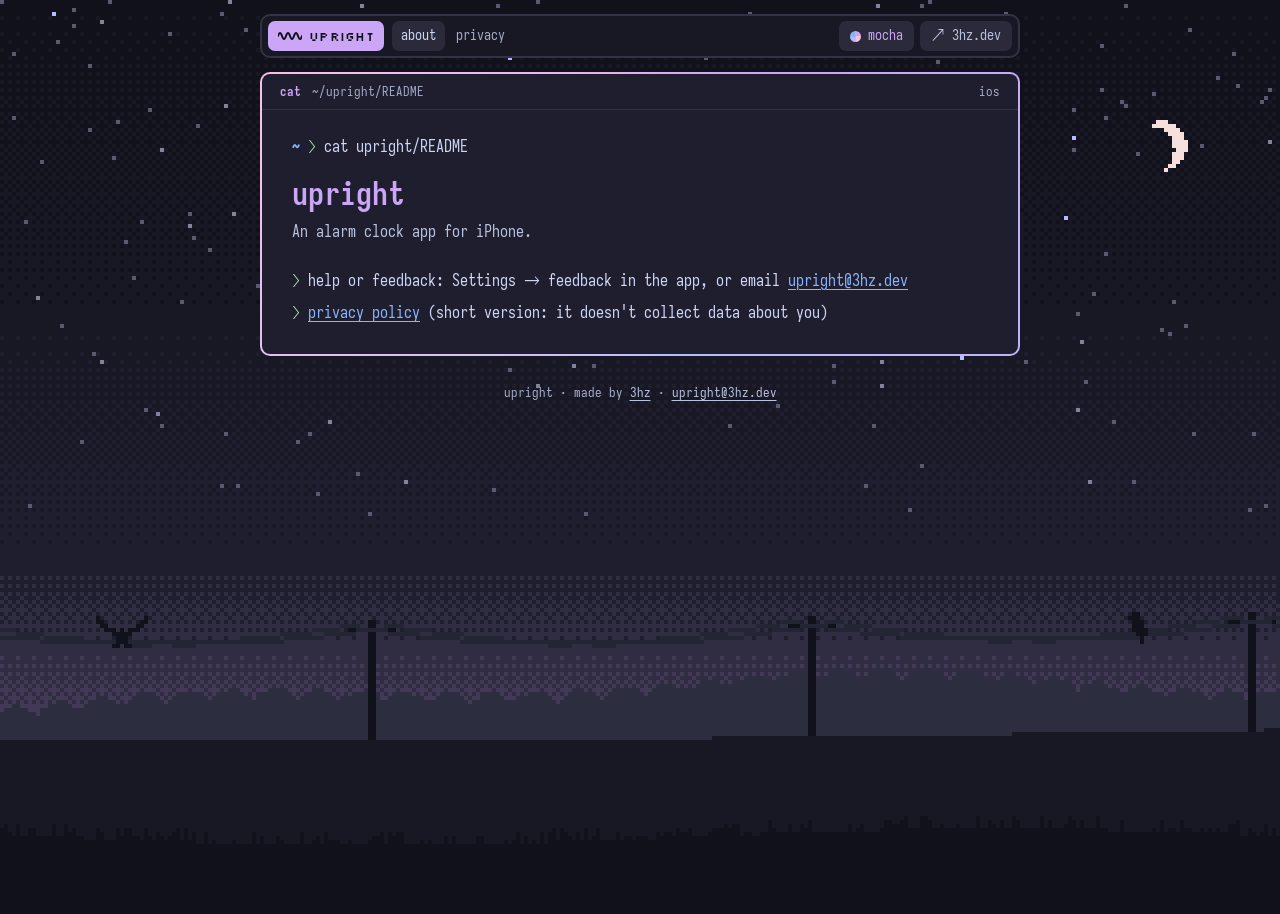
==== index.html @ cf7dba01 "privacy policy" ====
<!DOCTYPE html>
<html lang="en">
<head>
  <meta charset="utf-8">
  <meta name="viewport" content="width=device-width, initial-scale=1">
  <meta http-equiv="Content-Security-Policy" content="default-src 'self'; img-src 'self' data:; style-src 'self'; script-src 'self'; font-src 'self'; connect-src 'none'; form-action 'none'; base-uri 'none'; object-src 'none'">
  <meta name="referrer" content="no-referrer">
  <title>Upright · an alarm clock for iPhone</title>
  <meta name="description" content="Upright is an alarm clock app for iPhone. Help, feedback and the privacy policy.">
  <link rel="canonical" href="https://upright.3hz.dev/">
  <meta name="theme-color" content="#1e1e2e">
  <link rel="icon" href="/favicon.svg" type="image/svg+xml">
  <link rel="icon" href="/favicon-32.png" sizes="32x32" type="image/png">
  <link rel="apple-touch-icon" href="/apple-touch-icon.png">
  <link rel="preload" href="/assets/fonts/iosevka-400-normal.woff2" as="font" type="font/woff2" crossorigin>
  <link rel="stylesheet" href="/assets/css/style.css">
  <script src="/assets/js/flavor.js"></script>
</head>
<body>

<!-- wallpaper. drawn in assets/js/main.js, same prairie as 3hz.dev -->
<canvas id="wall" aria-hidden="true"></canvas>

<a class="skip" href="#top">skip to content</a>

<header class="bar">
  <a class="bar-logo" href="/" aria-label="upright home">
    <svg viewBox="0 0 24 12" aria-hidden="true"><path d="M0 6 Q2 0 4 6 T8 6 T12 6 T16 6 T20 6 T24 6"/></svg>
    <span>upright</span>
  </a>
  <nav class="nav" aria-label="pages">
    <a href="/" aria-current="page">about</a>
    <a href="/privacy">privacy</a>
  </nav>
  <div class="bar-mods">
    <button class="mod mod-flavor" id="flavor" type="button" title="switch catppuccin flavor (t)">
      <span class="swatch" aria-hidden="true"></span><span class="flavor-name">mocha</span>
    </button>
    <a class="mod mod-3hz" href="https://3hz.dev" aria-label="3hz.dev">↗<span> 3hz.dev</span></a>
  </div>
</header>

<main class="page" id="top">
  <section class="win" aria-labelledby="t-app">
    <header class="win-bar"><span class="win-title"><b>cat</b> ~/upright/README</span><span class="win-meta">ios</span></header>
    <div class="win-body app">
      <p class="cmd"><span class="p-dir">~</span> <span class="p-arrow">❯</span> cat upright/README</p>
      <h1 id="t-app">upright</h1>
      <p class="lede">An alarm clock app for iPhone.</p>
      <ul class="links">
        <li>help or feedback: Settings → feedback in the app, or email <a href="mailto:upright@3hz.dev">upright@3hz.dev</a></li>
        <li><a href="/privacy">privacy policy</a> (short version: it doesn't collect data about you)</li>
      </ul>
    </div>
  </section>
</main>

<footer class="foot">
  <p>upright · made by <a href="https://3hz.dev">3hz</a> · <a href="mailto:upright@3hz.dev">upright@3hz.dev</a></p>
</footer>

<script src="/assets/js/main.js" defer></script>
</body>
</html>
---- assets/css/style.css ----
/* upright.3hz.dev
   same catppuccin setup as 3hz.dev, cut down to one quiet page.
   colors: https://catppuccin.com/palette  (mocha is the default) */

@font-face { font-family: "Iosevka"; src: url("../fonts/iosevka-400-normal.woff2") format("woff2"); font-weight: 400; font-style: normal; font-display: swap; }
@font-face { font-family: "Iosevka"; src: url("../fonts/iosevka-400-italic.woff2") format("woff2"); font-weight: 400; font-style: italic; font-display: swap; }
@font-face { font-family: "Iosevka"; src: url("../fonts/iosevka-700-normal.woff2") format("woff2"); font-weight: 700; font-style: normal; font-display: swap; }
@font-face { font-family: "Silkscreen"; src: url("../fonts/silkscreen-400.woff2") format("woff2"); font-weight: 400; font-style: normal; font-display: swap; }

/* ── palettes ─────────────────────────────────────────── */

:root, [data-flavor="mocha"] {
  --rosewater:#f5e0dc; --flamingo:#f2cdcd; --pink:#f5c2e7; --mauve:#cba6f7; --red:#f38ba8; --maroon:#eba0ac;
  --peach:#fab387; --yellow:#f9e2af; --green:#a6e3a1; --teal:#94e2d5; --sky:#89dceb; --sapphire:#74c7ec;
  --blue:#89b4fa; --lavender:#b4befe; --text:#cdd6f4; --subtext1:#bac2de; --subtext0:#a6adc8;
  --overlay2:#9399b2; --overlay1:#7f849c; --overlay0:#6c7086; --surface2:#585b70; --surface1:#45475a;
  --surface0:#313244; --base:#1e1e2e; --mantle:#181825; --crust:#11111b;
  color-scheme: dark;
}
[data-flavor="macchiato"] {
  --rosewater:#f4dbd6; --flamingo:#f0c6c6; --pink:#f5bde6; --mauve:#c6a0f6; --red:#ed8796; --maroon:#ee99a0;
  --peach:#f5a97f; --yellow:#eed49f; --green:#a6da95; --teal:#8bd5ca; --sky:#91d7e3; --sapphire:#7dc4e4;
  --blue:#8aadf4; --lavender:#b7bdf8; --text:#cad3f5; --subtext1:#b8c0e0; --subtext0:#a5adcb;
  --overlay2:#939ab7; --overlay1:#8087a2; --overlay0:#6e738d; --surface2:#5b6078; --surface1:#494d64;
  --surface0:#363a4f; --base:#24273a; --mantle:#1e2030; --crust:#181926;
  color-scheme: dark;
}
[data-flavor="frappe"] {
  --rosewater:#f2d5cf; --flamingo:#eebebe; --pink:#f4b8e4; --mauve:#ca9ee6; --red:#e78284; --maroon:#ea999c;
  --peach:#ef9f76; --yellow:#e5c890; --green:#a6d189; --teal:#81c8be; --sky:#99d1db; --sapphire:#85c1dc;
  --blue:#8caaee; --lavender:#babbf1; --text:#c6d0f5; --subtext1:#b5bfe2; --subtext0:#a5adce;
  --overlay2:#949cbb; --overlay1:#838ba7; --overlay0:#737994; --surface2:#626880; --surface1:#51576d;
  --surface0:#414559; --base:#303446; --mantle:#292c3c; --crust:#232634;
  color-scheme: dark;
}
[data-flavor="latte"] {
  /* latte's accents are pastel enough that small text on a light background gets
     hard to read, so these are the same hues pulled darker (oklch lightness only)
     until they pass wcag aa. the originals are in the comments. */
  --rosewater:#974b3c; /* #dc8a78 */ --flamingo:#a24346; /* #dd7878 */ --pink:#a33389;  /* #ea76cb */
  --mauve:#802ce4;     /* #8839ef */ --red:#c20f35;      /* #d20f39 */ --maroon:#c01935; /* #e64553 */
  --peach:#aa4005;     /* #fe640b */ --yellow:#8a5507;   /* #df8e1d */ --green:#1f7107;  /* #40a02b */
  --teal:#056d73;      /* #179299 */ --sky:#046993;      /* #04a5e5 */ --sapphire:#076c7c; /* #209fb5 */
  --blue:#0b55e3;      /* #1e66f5 */ --lavender:#4755c6; /* #7287fd */
  --text:#4c4f69; --subtext1:#5c5f77; --subtext0:#5c5f77; /* #6c6f85 */
  --overlay2:#7c7f93; --overlay1:#8c8fa1; --overlay0:#9ca0b0; --surface2:#acb0be; --surface1:#bcc0cc;
  --surface0:#ccd0da; --base:#eff1f5; --mantle:#e6e9ef; --crust:#dce0e8;
  color-scheme: light;
}

/* ── knobs ────────────────────────────────────────────── */

:root {
  --page: 780px;
  --radius: 10px;
  --border: 2px;
  --mono: "Iosevka", "JetBrains Mono", ui-monospace, "SFMono-Regular", Menlo, Consolas, monospace;
  --pixel: "Silkscreen", var(--mono);
  --dim: var(--subtext0);
  --pill: color-mix(in srgb, var(--surface0) 70%, var(--mantle));
  --on-accent: var(--crust);
  --glow: conic-gradient(from 45deg, var(--mauve), var(--lavender), var(--pink), var(--mauve));
}
:root[data-flavor="latte"] { --pill: var(--base); --on-accent: var(--base); }
@supports not (color: color-mix(in srgb, red, blue)) {
  :root { --pill: var(--surface0); }
}

/* ── base ─────────────────────────────────────────────── */

*, *::before, *::after { box-sizing: border-box; }
html { background: var(--crust); -webkit-text-size-adjust: 100%; }
body {
  margin: 0;
  min-height: 100vh;
  font-family: var(--mono);
  font-size: 15.5px;
  line-height: 1.7;
  color: var(--text);
}
p, ul, h1, h2 { margin: 0; }
a { color: var(--blue); text-decoration-thickness: 1px; text-underline-offset: 3px; }
a:hover { color: var(--sky); }
:focus-visible { outline: 2px solid var(--mauve); outline-offset: 2px; border-radius: 4px; }
::selection { background: color-mix(in srgb, var(--mauve) 35%, transparent); color: var(--text); }
b, strong { font-weight: 700; }

.skip { position: absolute; left: -999px; top: 8px; z-index: 50; background: var(--mauve); color: var(--on-accent); padding: 4px 10px; border-radius: 6px; }
.skip:focus { left: 8px; }

/* the 3hz prairie at night, drawn once and left alone */
#wall {
  position: fixed; inset: 0;
  width: 100vw; height: 100vh; height: 100lvh;
  image-rendering: pixelated;
  z-index: -1;
  background: var(--crust);
}

/* ── bar ──────────────────────────────────────────────── */

.bar {
  display: flex; align-items: center; gap: 8px;
  width: calc(100% - 20px);
  max-width: calc(var(--page) - 20px);
  min-height: 42px;
  margin: 14px auto 0;
  padding: 5px 6px;
  font-size: 13.5px;
  line-height: 1.6;
  background: var(--mantle);
  border: var(--border) solid var(--surface0);
  border-radius: var(--radius);
}
.bar a { text-decoration: none; }
.bar-logo {
  display: flex; align-items: center; gap: 7px;
  height: 30px; padding: 0 10px;
  color: var(--on-accent);
  background: var(--mauve);
  border-radius: 7px;
  font-family: var(--pixel);
  font-size: 13px;
  letter-spacing: .02em;
}
.bar-logo:hover { color: var(--on-accent); background: var(--lavender); }
.bar-logo svg { width: 24px; height: 12px; fill: none; stroke: currentColor; stroke-width: 2; stroke-linecap: round; }
.nav { display: flex; gap: 2px; }
.nav a {
  display: flex; align-items: center;
  height: 30px; padding: 0 9px;
  color: var(--dim);
  border-radius: 7px;
}
.nav a:hover, .nav a[aria-current] { background: var(--pill); color: var(--text); }
.bar-mods { display: flex; gap: 6px; margin-left: auto; }
.mod {
  display: flex; align-items: center; gap: 7px;
  height: 30px; padding: 0 11px;
  font: inherit;
  color: var(--subtext1);
  background: var(--pill);
  border: 0;
  border-radius: 7px;
  white-space: nowrap;
}
a.mod:hover { color: var(--text); background: var(--surface1); }
.mod-flavor { color: var(--mauve); cursor: pointer; }
.mod-flavor:hover { background: var(--surface1); }
.swatch { width: 11px; height: 11px; border-radius: 50%; background: conic-gradient(var(--mauve) 0 25%, var(--pink) 0 50%, var(--lavender) 0 75%, var(--blue) 0); }

/* ── the window ───────────────────────────────────────── */

.page { max-width: var(--page); margin: 0 auto; padding: 14px 10px 0; }
.win {
  border: var(--border) solid transparent;
  border-radius: var(--radius);
  background: linear-gradient(var(--base), var(--base)) padding-box, var(--glow) border-box;
}
.win-bar {
  display: flex; align-items: center; justify-content: space-between; gap: 12px;
  padding: 7px 18px 6px;
  font-size: 13px;
  color: var(--dim);
  border-bottom: 1px solid var(--surface0);
}
.win-bar b { color: var(--mauve); margin-right: 4px; }
.win-meta { white-space: nowrap; }
.win-body { padding: 24px 30px 28px; }

.cmd { color: var(--text); margin-bottom: 16px; }
.p-dir { color: var(--blue); font-weight: 700; }
.p-arrow { color: var(--green); }

/* ── the policy ───────────────────────────────────────── */

.doc { max-width: 80ch; }
.doc h1 { font-size: 1.7rem; line-height: 1.2; color: var(--mauve); }
.effective { margin-top: 4px; color: var(--dim); }
.doc > * + * { margin-top: 1em; }
.doc h2 { margin-top: 2em; font-size: 1.08rem; color: var(--text); }
.doc h2::before { content: "## "; color: var(--mauve); font-weight: 400; }
.doc p { color: var(--subtext1); }
.doc p strong { color: var(--text); }
.doc ul { padding-left: 1.4em; list-style: none; color: var(--subtext1); }
.doc li { position: relative; }
.doc li + li { margin-top: .4em; }
.doc li::before { content: "-"; position: absolute; left: -1.2em; color: var(--teal); }
.tldr {
  padding: 12px 16px;
  color: var(--subtext1);
  background: var(--mantle);
  border-left: 3px solid var(--green);
  border-radius: 0 8px 8px 0;
}
.end {
  display: inline-block;
  margin-top: 30px;
  padding: 0 6px;
  font-size: 13.5px;
  color: var(--base);
  background: var(--text);
}

/* the home page */
.app h1 { font-size: 2rem; line-height: 1.15; color: var(--mauve); }
.app .lede { margin-top: 6px; color: var(--subtext1); }
.links { margin-top: 22px; padding: 0; list-style: none; }
.links li + li { margin-top: 6px; }
.links li::before { content: "❯ "; color: var(--green); }

/* ── footer ───────────────────────────────────────────── */

.foot {
  max-width: var(--page);
  margin: 26px auto 0;
  padding: 0 16px 80px;
  font-size: 13px;
  text-align: center;
  color: var(--dim);
}
.foot a { color: var(--subtext1); }
.foot a:hover { color: var(--mauve); }

@media (max-width: 720px) {
  body { font-size: 15px; }
  .bar { width: calc(100% - 16px); margin-top: 8px; }
  .page { padding: 8px 8px 0; }
  .win-bar { padding: 7px 14px 6px; }
  .win-body { padding: 18px 16px 22px; }
  .doc h1 { font-size: 1.45rem; }
}
@media (max-width: 480px) {
  .bar { flex-wrap: wrap; }
  .nav { order: 3; width: 100%; border-top: 1px solid var(--surface0); padding-top: 5px; }
  .mod-flavor .flavor-name, .mod-3hz span { display: none; }
}

@media print {
  #wall, .bar, .skip, .win-bar, .foot, .cmd, .end { display: none !important; }
  html, body { background: #fff; color: #000; }
  .page { max-width: none; padding: 0; }
  .win { border: 0; background: none; }
  .win-body { padding: 0; }
  .doc { max-width: none; }
  .doc h1, .doc h2, .doc h2::before, .doc p, .doc p strong, .doc ul, .effective { color: #000; }
  .tldr { background: none; border-left: 2px solid #000; }
  a { color: #000; }
}
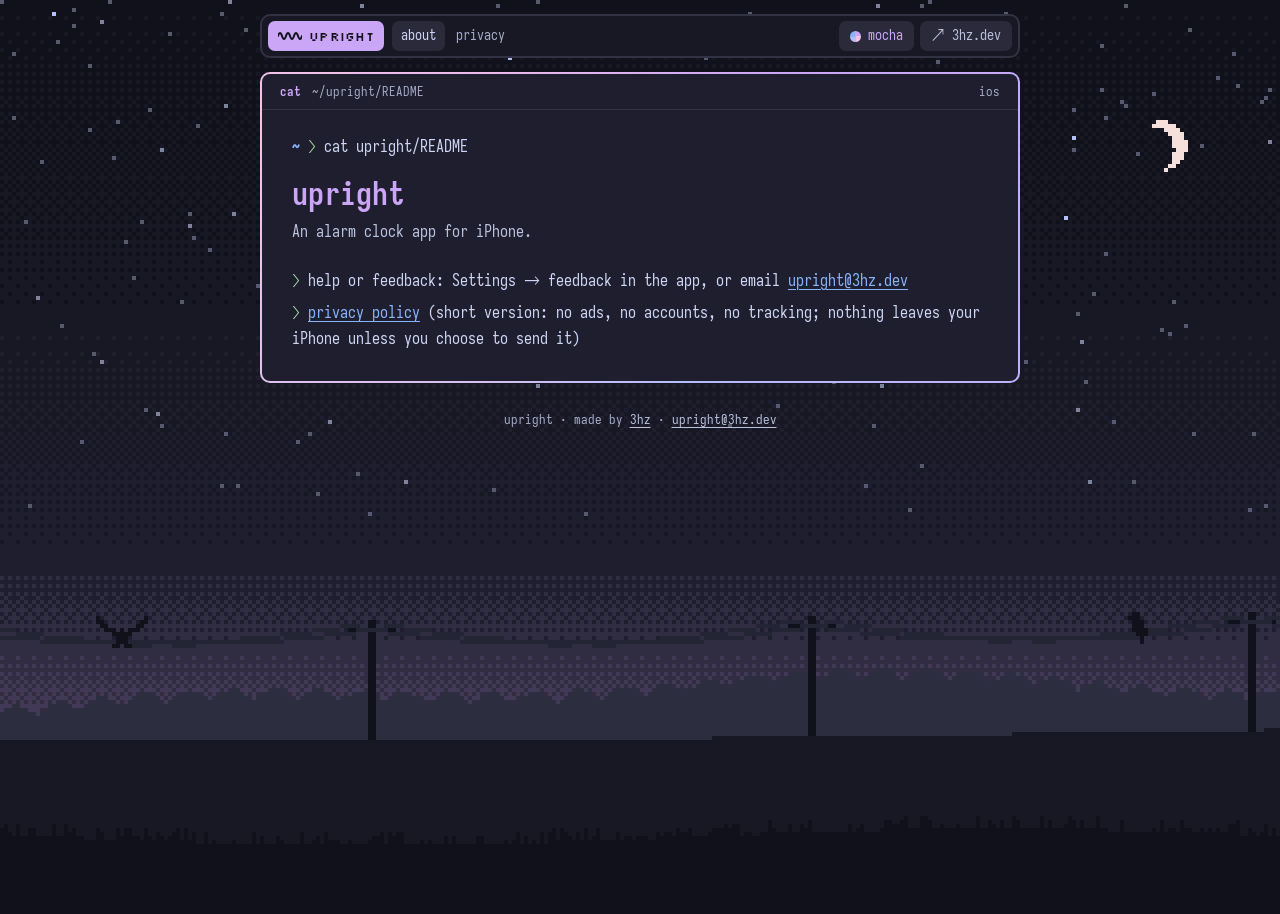
==== commit 724875b8: "new privacy blurb on the about page" ====
--- a/index.html
+++ b/index.html
@@ -49,7 +49,7 @@
       <p class="lede">An alarm clock app for iPhone.</p>
       <ul class="links">
         <li>help or feedback: Settings → feedback in the app, or email <a href="mailto:upright@3hz.dev">upright@3hz.dev</a></li>
-        <li><a href="/privacy">privacy policy</a> (short version: it doesn't collect data about you)</li>
+        <li><a href="/privacy">privacy policy</a> (short version: no ads, no accounts, no tracking; nothing leaves your iPhone unless you choose to send it)</li>
       </ul>
     </div>
   </section>
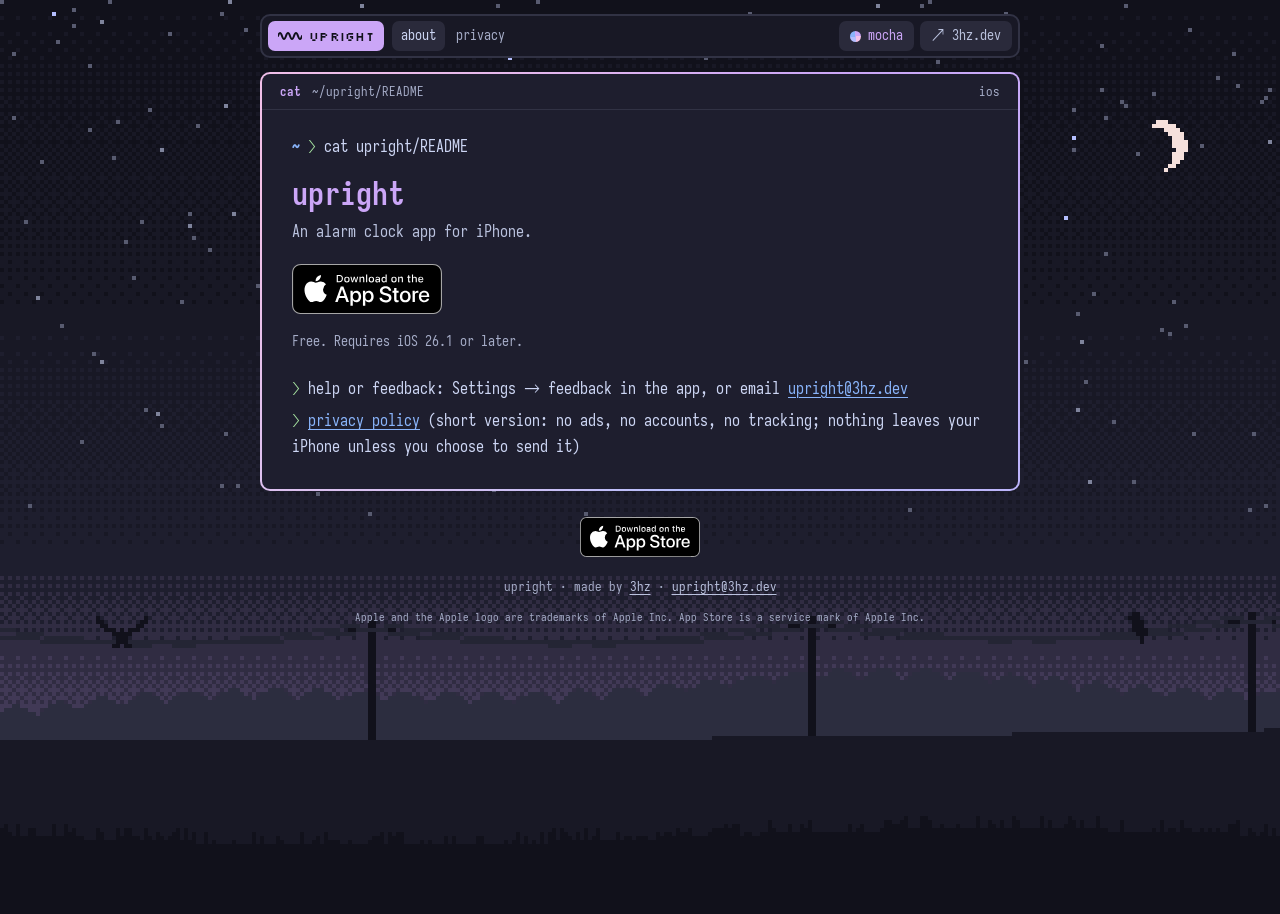
==== commit cd1a9ee2: "app store badge" ====
--- a/index.html
+++ b/index.html
@@ -5,8 +5,8 @@
   <meta name="viewport" content="width=device-width, initial-scale=1">
   <meta http-equiv="Content-Security-Policy" content="default-src 'self'; img-src 'self' data:; style-src 'self'; script-src 'self'; font-src 'self'; connect-src 'none'; form-action 'none'; base-uri 'none'; object-src 'none'">
   <meta name="referrer" content="no-referrer">
-  <title>Upright · an alarm clock for iPhone</title>
-  <meta name="description" content="Upright is an alarm clock app for iPhone. Help, feedback and the privacy policy.">
+  <title>Upright Alarm · an alarm clock for iPhone</title>
+  <meta name="description" content="Upright Alarm is a free alarm clock app for iPhone, on the App Store. Requires iOS 26.1 or later. Help, feedback and the privacy policy.">
   <link rel="canonical" href="https://upright.3hz.dev/">
   <meta name="theme-color" content="#1e1e2e">
   <link rel="icon" href="/favicon.svg" type="image/svg+xml">
@@ -47,6 +47,8 @@
       <p class="cmd"><span class="p-dir">~</span> <span class="p-arrow">❯</span> cat upright/README</p>
       <h1 id="t-app">upright</h1>
       <p class="lede">An alarm clock app for iPhone.</p>
+      <p class="store"><a class="store-badge" href="https://apps.apple.com/us/app/upright-alarm/id6820184855"><img src="/assets/img/app-store-badge.svg" alt="Download on the App Store" width="150" height="50"></a></p>
+      <p class="req">Free. Requires iOS 26.1 or later.</p>
       <ul class="links">
         <li>help or feedback: Settings → feedback in the app, or email <a href="mailto:upright@3hz.dev">upright@3hz.dev</a></li>
         <li><a href="/privacy">privacy policy</a> (short version: no ads, no accounts, no tracking; nothing leaves your iPhone unless you choose to send it)</li>
@@ -56,7 +58,9 @@
 </main>
 
 <footer class="foot">
+  <a class="store-badge" href="https://apps.apple.com/us/app/upright-alarm/id6820184855"><img src="/assets/img/app-store-badge.svg" alt="Download on the App Store" width="120" height="40"></a>
   <p>upright · made by <a href="https://3hz.dev">3hz</a> · <a href="mailto:upright@3hz.dev">upright@3hz.dev</a></p>
+  <p class="foot-tm">Apple and the Apple logo are trademarks of Apple Inc. App Store is a service mark of Apple Inc.</p>
 </footer>
 
 <script src="/assets/js/main.js" defer></script>
--- a/assets/css/style.css
+++ b/assets/css/style.css
@@ -205,6 +205,11 @@
 /* the home page */
 .app h1 { font-size: 2rem; line-height: 1.15; color: var(--mauve); }
 .app .lede { margin-top: 6px; color: var(--subtext1); }
+/* apple's official badge: don't recolor or redraw it, keep some space around it */
+.store { margin-top: 18px; }
+.store-badge { display: inline-block; line-height: 0; border-radius: 8px; }
+.store-badge img { display: block; height: 50px; width: auto; }
+.req { margin-top: 8px; color: var(--subtext0); font-size: 14px; }
 .links { margin-top: 22px; padding: 0; list-style: none; }
 .links li + li { margin-top: 6px; }
 .links li::before { content: "❯ "; color: var(--green); }
@@ -219,6 +224,9 @@
   text-align: center;
   color: var(--dim);
 }
+.foot .store-badge { margin-bottom: 12px; }
+.foot .store-badge img { height: 40px; }
+.foot-tm { margin-top: 10px; font-size: 11px; }
 .foot a { color: var(--subtext1); }
 .foot a:hover { color: var(--mauve); }
 
@@ -237,7 +245,7 @@
 }
 
 @media print {
-  #wall, .bar, .skip, .win-bar, .foot, .cmd, .end { display: none !important; }
+  #wall, .bar, .skip, .win-bar, .foot, .cmd, .end, .store { display: none !important; }
   html, body { background: #fff; color: #000; }
   .page { max-width: none; padding: 0; }
   .win { border: 0; background: none; }
